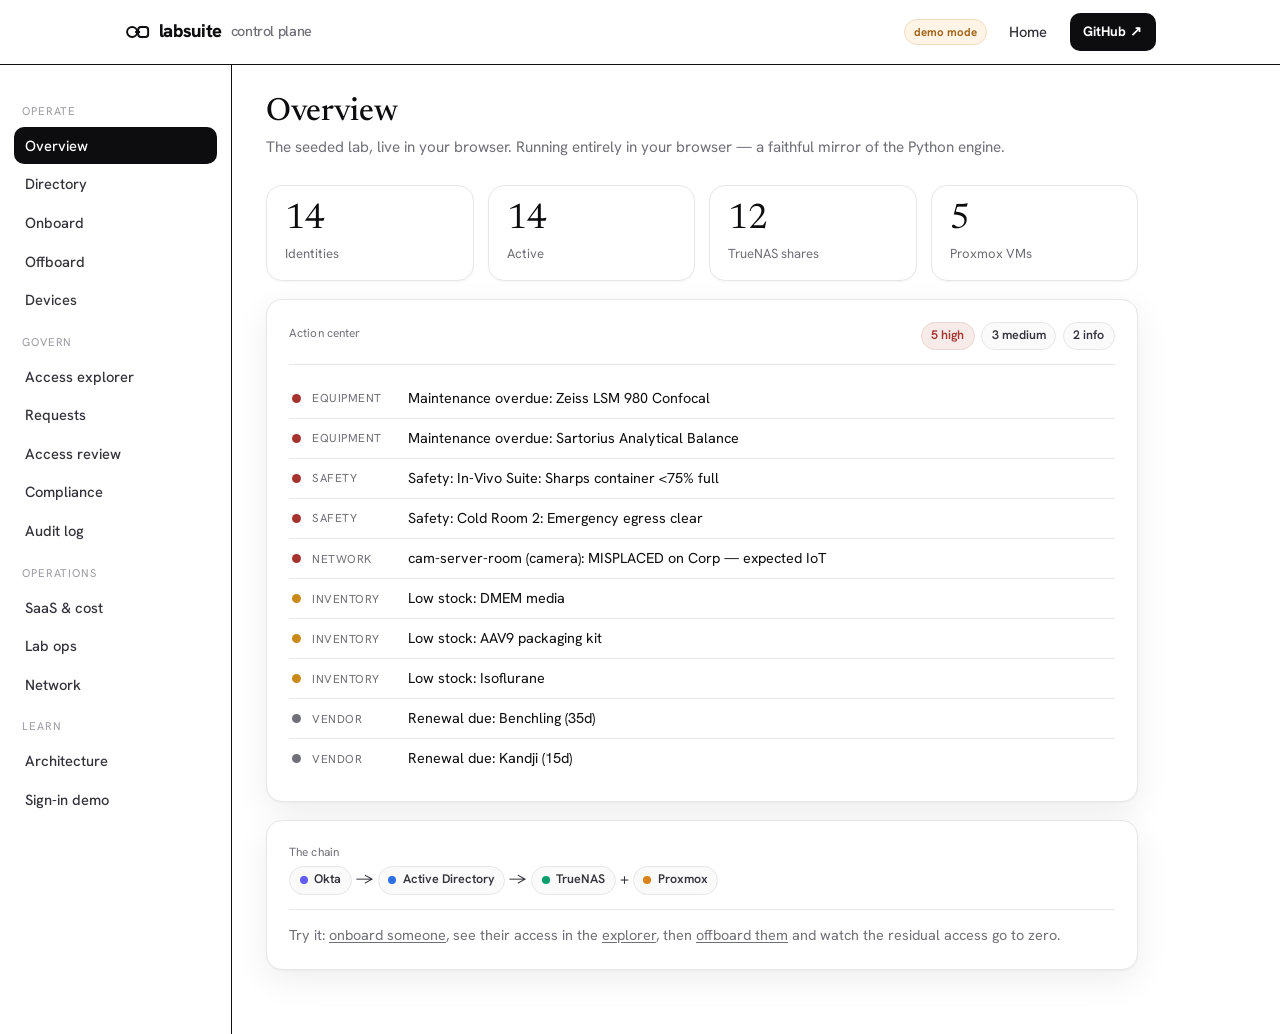
==== docs/app/index.html @ eb3a8864 "Add action center: one feed aggregating every operational flag (Tier 1) Completes the Tier-1 feature" ====
<!doctype html>
<html lang="en">
<head>
  <meta charset="utf-8" />
  <meta name="viewport" content="width=device-width, initial-scale=1" />
  <title>LabSuite — control plane</title>
  <meta name="description" content="LabSuite operational dashboard: onboard, offboard, resolve access, and review across Okta → AD → TrueNAS + Proxmox." />
  <link rel="preconnect" href="https://fonts.googleapis.com" />
  <link rel="preconnect" href="https://fonts.gstatic.com" crossorigin />
  <link href="https://fonts.googleapis.com/css2?family=Newsreader:opsz,wght@6..72,400;6..72,500&family=Hanken+Grotesk:wght@400;500;600;700;800&family=JetBrains+Mono:wght@400;600&display=swap" rel="stylesheet" />
  <link rel="stylesheet" href="../assets/theme.css" />
  <link rel="stylesheet" href="app.css" />
</head>
<body>

  <nav class="nav">
    <div class="wrap">
      <a class="brand" href="../">
        <svg viewBox="0 0 32 32" fill="none" aria-hidden="true">
          <circle cx="10" cy="16" r="6.2" stroke="currentColor" stroke-width="2.4"/>
          <rect x="17.5" y="9.8" width="12.2" height="12.4" rx="3.4" stroke="currentColor" stroke-width="2.4"/>
          <path d="M14.6 16h4.2" stroke="currentColor" stroke-width="2.4" stroke-linecap="round"/>
        </svg>
        labsuite <span class="muted" style="font-weight:500;font-size:.9rem">control plane</span>
      </a>
      <div class="nav-links">
        <span id="mode" class="modebadge demo">demo mode</span>
        <a href="../">Home</a>
        <a class="btn btn-sm" href="https://github.com/sanjaydoc/LabSuite">GitHub ↗</a>
      </div>
    </div>
  </nav>

  <div class="app">
    <aside class="side">
      <div class="grp">Operate</div>
      <button class="navitem active" data-view="overview">Overview</button>
      <button class="navitem" data-view="directory">Directory</button>
      <button class="navitem" data-view="onboard">Onboard</button>
      <button class="navitem" data-view="offboard">Offboard</button>
      <button class="navitem" data-view="devices">Devices</button>
      <div class="grp">Govern</div>
      <button class="navitem" data-view="explorer">Access explorer</button>
      <button class="navitem" data-view="requests">Requests</button>
      <button class="navitem" data-view="review">Access review</button>
      <button class="navitem" data-view="compliance">Compliance</button>
      <button class="navitem" data-view="audit">Audit log</button>
      <div class="grp">Operations</div>
      <button class="navitem" data-view="saas">SaaS &amp; cost</button>
      <button class="navitem" data-view="ops">Lab ops</button>
      <button class="navitem" data-view="network">Network</button>
      <div class="grp">Learn</div>
      <button class="navitem" data-view="architecture">Architecture</button>
      <button class="navitem" data-view="login">Sign-in demo</button>
    </aside>

    <main class="main">
      <!-- Overview -->
      <section class="view active" id="view-overview">
        <h2>Overview</h2>
        <div class="sub">The seeded lab, live in your browser. <span id="mode-note"></span></div>
        <div class="stats" id="ov-stats"></div>
        <div id="ov-alerts" style="margin-top:18px"></div>
        <div class="card" style="margin-top:18px">
          <div class="label">The chain</div>
          <p style="margin:.3rem 0 0">
            <span class="chip"><i class="dot okta"></i> Okta</span> &rarr;
            <span class="chip"><i class="dot ad"></i> Active Directory</span> &rarr;
            <span class="chip"><i class="dot nas"></i> TrueNAS</span> +
            <span class="chip"><i class="dot pve"></i> Proxmox</span>
          </p>
          <hr class="divider" />
          <p class="muted" style="margin:0;font-size:.9rem">Try it: <span class="linkish" data-goto="onboard">onboard someone</span>, see their access in the <span class="linkish" data-goto="explorer">explorer</span>, then <span class="linkish" data-goto="offboard">offboard them</span> and watch the residual access go to zero.</p>
        </div>
      </section>

      <!-- Directory -->
      <section class="view" id="view-directory">
        <h2>Directory</h2>
        <div class="sub">Everyone in Okta, with the downstream access they resolve to.</div>
        <div class="card" style="padding:6px 18px"><table id="dir-table"></table></div>
      </section>

      <!-- Onboard -->
      <section class="view" id="view-onboard">
        <h2>Onboard</h2>
        <div class="sub">Provision a new hire across the whole stack in one action.</div>
        <div class="grid2">
          <div class="card">
            <div class="field"><label>Full name</label><input id="ob-name" placeholder="Nadia Rahman" value="Nadia Rahman" /></div>
            <div class="field"><label>Department</label><select id="ob-dept"></select></div>
            <div class="field"><label>Role</label><select id="ob-role"></select></div>
            <div id="ob-roledesc" class="notice" style="margin-bottom:14px"></div>
            <button class="btn" id="ob-submit">Provision hire →</button>
          </div>
          <div class="card result" id="ob-result">
            <div class="muted" style="font-size:.9rem">The provisioned account and its resolved access will appear here.</div>
          </div>
        </div>
      </section>

      <!-- Offboard -->
      <section class="view" id="view-offboard">
        <h2>Offboard</h2>
        <div class="sub">Deprovision same-day — and verify zero residual access.</div>
        <div class="grid2">
          <div class="card">
            <div class="field"><label>User</label><select id="off-user"></select></div>
            <button class="btn" id="off-submit">Deprovision →</button>
            <p class="muted" style="font-size:.85rem;margin:14px 0 0">Deactivates in Okta, cascades to AD via SCIM, and re-resolves downstream access to confirm it is empty.</p>
          </div>
          <div class="card result" id="off-result">
            <div class="muted" style="font-size:.9rem">The verification result will appear here.</div>
          </div>
        </div>
      </section>

      <!-- Devices -->
      <section class="view" id="view-devices">
        <h2>Devices</h2>
        <div class="sub">Managed laptop fleet — imaged per role on day one, flagged wipe &amp; return at offboarding.</div>
        <div class="card" style="padding:6px 18px"><table id="dev-table"></table></div>
      </section>

      <!-- Access explorer -->
      <section class="view" id="view-explorer">
        <h2>Access explorer</h2>
        <div class="sub">Resolve the full chain for any user, and test a single decision.</div>
        <div class="field" style="max-width:320px"><label>User</label><select id="ex-user"></select></div>
        <div id="ex-report"></div>
        <div class="card" style="margin-top:18px">
          <div class="label">Test a decision</div>
          <div style="display:flex;gap:10px;flex-wrap:wrap;align-items:flex-end;margin-top:6px">
            <div class="field" style="margin:0"><label>System</label><select id="ex-sys"><option value="truenas">TrueNAS</option><option value="proxmox">Proxmox</option></select></div>
            <div class="field" style="margin:0"><label>Resource</label><select id="ex-res"></select></div>
            <div class="field" style="margin:0"><label>Action</label><select id="ex-act"></select></div>
            <button class="btn btn-sm" id="ex-check">Check</button>
          </div>
          <div id="ex-decision" style="margin-top:14px"></div>
        </div>
      </section>

      <!-- Access review -->
      <section class="view" id="view-review">
        <h2>Access review</h2>
        <div class="sub">A quarterly-style entitlement report with anomaly flags.</div>
        <div class="card" style="margin-bottom:16px"><div class="label" style="margin-bottom:8px">Flags</div><div class="flags" id="rv-flags"></div></div>
        <div class="card" style="padding:6px 18px"><table id="rv-table"></table></div>
      </section>

      <!-- Audit -->
      <section class="view" id="view-audit">
        <h2>Audit log</h2>
        <div class="sub">Append-only — every mutation and access decision in this session.</div>
        <div class="card" id="audit-list"></div>
      </section>

      <!-- Requests -->
      <section class="view" id="view-requests">
        <h2>Access requests</h2>
        <div class="sub">Self-service requests → reviewer approves or denies. Approval grants the group through the normal Okta → AD path — all audited.</div>
        <div class="card" style="padding:6px 18px;margin-bottom:16px"><table id="req-table"></table></div>
        <div class="card">
          <div class="label" style="margin-bottom:8px">File a request</div>
          <div style="display:flex;gap:10px;align-items:flex-end;flex-wrap:wrap">
            <div class="field" style="margin:0"><label>User</label><select id="req-user" style="width:auto"></select></div>
            <div class="field" style="margin:0"><label>Group</label><select id="req-group" style="width:auto"></select></div>
            <div class="field" style="margin:0;flex:1;min-width:180px"><label>Justification</label><input id="req-why" placeholder="why do you need this?" /></div>
            <button class="btn btn-sm" id="req-submit">Submit request</button>
          </div>
        </div>
      </section>

      <!-- Compliance -->
      <section class="view" id="view-compliance">
        <h2>Compliance</h2>
        <div class="sub">Training records that gate sensitive access. Toggle a training to see gated access unlock or auto-revoke.</div>
        <div class="card" style="padding:6px 18px"><table id="comp-table"></table></div>
      </section>

      <!-- SaaS & cost -->
      <section class="view" id="view-saas">
        <h2>SaaS &amp; cost</h2>
        <div class="sub">Who has a seat in what — and what it costs. The source of truth for licence spend.</div>
        <div class="stats" id="saas-stats" style="margin-bottom:14px"></div>
        <div class="card" style="padding:6px 18px"><table id="saas-table"></table></div>
      </section>

      <!-- Lab ops -->
      <section class="view" id="view-ops">
        <h2>Lab operations</h2>
        <div class="sub">Equipment, inventory, vendors, and facility safety — with the flags a reviewer wants.</div>
        <div id="ops-body"></div>
      </section>

      <!-- Network -->
      <section class="view" id="view-network">
        <h2>Network segmentation</h2>
        <div class="sub">VLANs, device placement, and a default-deny east-west policy — Wi-Fi / IoT segmentation and firewall rules.</div>
        <div id="net-body"></div>
      </section>

      <!-- Architecture -->
      <section class="view" id="view-architecture">
        <h2>Architecture</h2>
        <div class="sub">Identity flows down; decisions resolve back up.</div>
        <div class="card"><div id="arch"></div></div>
      </section>

      <!-- Login demo -->
      <section class="view" id="view-login">
        <h2>Sign-in demo</h2>
        <div class="sub">Authenticate against the Okta layer and inspect the issued session token.</div>
        <div class="grid2">
          <div class="card" style="max-width:380px">
            <div class="field"><label>Username</label><input id="lg-user" value="anguyen" /></div>
            <div class="field"><label>Password</label><input id="lg-pass" type="password" /></div>
            <button class="btn" id="lg-submit">Sign in →</button>
            <p class="muted" style="font-size:.82rem;margin:12px 0 0" id="lg-hint"></p>
          </div>
          <div class="card result" id="lg-result"><div class="muted" style="font-size:.9rem">The auth result and token claims will appear here.</div></div>
        </div>
      </section>
    </main>
  </div>

  <script src="data.js"></script>
  <script src="app.js"></script>
</body>
</html>
---- docs/assets/theme.css ----
/* LabSuite design system -- modelled on the Merge Labs aesthetic:
   light, monochrome, editorial. Elegant serif display + humanist sans body,
   thin dark full-width rules, black pill buttons, white cards with soft shadow
   and hairline dividers, generous whitespace. */

:root {
  --paper: #ffffff;
  --paper-2: #fafafa;
  --ink: #0d0d0f;      /* near-black display + primary text */
  --ink-2: #33333b;    /* dark slate for card body copy */
  --muted: #6f6f78;    /* small grey labels */
  --faint: #9a9aa2;
  --hair: #e7e7ea;     /* light hairline dividers inside cards */
  --rule: #111114;     /* the signature strong dark full-width rule */

  --accent: #0d0d0f;   /* actions are black, like Merge */
  --ok: #157050;       /* muted green (ALLOW) */
  --ok-bg: #e8f2ec;
  --no: #a5342f;       /* muted red (DENY) */
  --no-bg: #f6ebe9;

  /* small layer-accent dots for wayfinding (kept subtle) */
  --okta: #635bff;
  --ad: #2f6fed;
  --nas: #0e9f6e;
  --pve: #d98218;

  --shadow-sm: 0 1px 2px rgba(16, 16, 20, .05);
  --shadow: 0 1px 2px rgba(16, 16, 20, .04), 0 10px 34px rgba(16, 16, 20, .07);
  --radius: 16px;
  --radius-sm: 10px;
  --pill: 999px;
  --maxw: 1080px;

  --serif: "Newsreader", Georgia, "Times New Roman", serif;
  --sans: "Hanken Grotesk", -apple-system, BlinkMacSystemFont, "Segoe UI", Roboto, Helvetica, Arial, sans-serif;
}

* { box-sizing: border-box; }

html { -webkit-text-size-adjust: 100%; }

body {
  margin: 0;
  background: var(--paper);
  color: var(--ink);
  font-family: var(--sans);
  font-size: 16px;
  line-height: 1.6;
  -webkit-font-smoothing: antialiased;
  text-rendering: optimizeLegibility;
}

a { color: var(--ink); text-decoration: none; }
a:hover { text-decoration: underline; }

h1, h2, h3 { font-family: var(--serif); font-weight: 500; letter-spacing: -0.01em; line-height: 1.1; margin: 0; }
h1 { font-size: clamp(2.6rem, 6vw, 4.4rem); }
h2 { font-size: clamp(1.8rem, 4vw, 2.8rem); }
h3 { font-size: 1.35rem; }

p { margin: 0 0 1rem; color: var(--ink-2); }

.wrap { max-width: var(--maxw); margin: 0 auto; padding: 0 24px; }

/* --- the signature dark rule ------------------------------------------- */
.rule { border: 0; border-top: 1.5px solid var(--rule); margin: 0; }
.section { padding: 64px 0; }
.section + .section { border-top: 1.5px solid var(--rule); }

/* --- small grey label (Merge "Location / Employment Type" style) -------- */
.label {
  font-size: .74rem;
  color: var(--muted);
  letter-spacing: .01em;
  text-transform: none;
  margin-bottom: .25rem;
}
.eyebrow {
  font-size: .8rem;
  letter-spacing: .12em;
  text-transform: uppercase;
  color: var(--muted);
  font-weight: 600;
}

/* --- buttons: black pill with arrow ------------------------------------ */
.btn {
  display: inline-flex; align-items: center; gap: .5rem; white-space: nowrap;
  background: var(--ink); color: #fff;
  font-family: var(--sans); font-weight: 700; font-size: .95rem;
  padding: .72rem 1.15rem; border: 0; border-radius: 12px; cursor: pointer;
  transition: transform .12s ease, opacity .12s ease;
}
.btn:hover { opacity: .88; text-decoration: none; transform: translateY(-1px); }
.btn.ghost { background: transparent; color: var(--ink); border: 1.5px solid var(--ink); }
.btn.ghost:hover { background: var(--ink); color: #fff; }
.btn:disabled { opacity: .4; cursor: not-allowed; transform: none; }
.btn-sm { padding: .5rem .85rem; font-size: .85rem; border-radius: 10px; }

/* --- cards ------------------------------------------------------------- */
.card {
  background: var(--paper);
  border: 1px solid var(--hair);
  border-radius: var(--radius);
  box-shadow: var(--shadow);
  padding: 22px;
}
.card .divider { border: 0; border-top: 1px solid var(--hair); margin: 14px 0; }

/* --- chips / status ---------------------------------------------------- */
.chip {
  display: inline-flex; align-items: center; gap: .4rem;
  font-size: .78rem; font-weight: 600;
  padding: .2rem .6rem; border-radius: var(--pill);
  border: 1px solid var(--hair); color: var(--ink-2); background: var(--paper-2);
}
.chip.allow { color: var(--ok); background: var(--ok-bg); border-color: #cfe6da; }
.chip.deny { color: var(--no); background: var(--no-bg); border-color: #ecd4d1; }
.dot { width: 8px; height: 8px; border-radius: 50%; display: inline-block; }
.dot.okta { background: var(--okta); }
.dot.ad { background: var(--ad); }
.dot.nas { background: var(--nas); }
.dot.pve { background: var(--pve); }

/* --- code -------------------------------------------------------------- */
code, pre, .mono { font-family: "JetBrains Mono", ui-monospace, SFMono-Regular, Menlo, Consolas, monospace; }
pre {
  background: #0d0d0f; color: #f4f4f5;
  border-radius: var(--radius-sm); padding: 16px 18px; overflow-x: auto;
  font-size: .85rem; line-height: 1.55;
}
:not(pre) > code {
  background: var(--paper-2); border: 1px solid var(--hair);
  border-radius: 6px; padding: .1rem .35rem; font-size: .85em;
}

/* --- nav --------------------------------------------------------------- */
.nav {
  position: sticky; top: 0; z-index: 20;
  background: rgba(255, 255, 255, .82);
  backdrop-filter: saturate(140%) blur(10px);
  border-bottom: 1.5px solid var(--rule);
}
.nav .wrap { display: flex; align-items: center; justify-content: space-between; height: 64px; }
.brand { display: flex; align-items: center; gap: .55rem; font-weight: 800; font-size: 1.15rem; letter-spacing: -.02em; }
.brand svg { width: 26px; height: 26px; }
.nav-links { display: flex; align-items: center; gap: 1.4rem; }
/* Plain nav links are grey ink; buttons (.btn) keep their own white text --
   scope this rule so it doesn't override the button's colour (specificity clash). */
.nav-links a:not(.btn) { font-size: .92rem; color: var(--ink-2); font-weight: 500; }
.nav-links a:not(.btn):hover { color: var(--ink); }
.nav-links a.btn { color: #fff; }
.nav-links a.btn.ghost { color: var(--ink); }

/* --- tables ------------------------------------------------------------ */
table { border-collapse: collapse; width: 100%; font-size: .9rem; }
th, td { text-align: left; padding: .6rem .5rem; border-bottom: 1px solid var(--hair); }
th { color: var(--muted); font-weight: 600; font-size: .78rem; }

.muted { color: var(--muted); }
.center { text-align: center; }

@media (max-width: 720px) {
  .nav .wrap { height: 56px; gap: .5rem; padding: 0 16px; }
  .brand { font-size: 1rem; gap: .4rem; }
  .brand svg { width: 22px; height: 22px; }
  .brand .muted { display: none; }        /* hide the "control plane" subtitle */
  .nav-links { gap: .55rem; }
  .nav-links a:not(.btn) { display: none; }
  .nav-links .btn-sm { padding: .4rem .7rem; font-size: .82rem; }
  .section { padding: 44px 0; }
}
---- docs/app/app.css ----
/* App-specific styles layered on the shared LabSuite/Merge theme. */

.app { display: grid; grid-template-columns: 232px 1fr; min-height: calc(100vh - 64px); }

.side { border-right: 1.5px solid var(--rule); padding: 22px 14px; }
.side .navitem {
  display: flex; align-items: center; gap: .6rem; width: 100%;
  padding: .55rem .7rem; border-radius: 10px; border: 0; background: transparent;
  font-family: var(--sans); font-size: .92rem; color: var(--ink-2); font-weight: 500;
  cursor: pointer; text-align: left; margin-bottom: 2px;
}
.side .navitem:hover { background: var(--paper-2); }
.side .navitem.active { background: var(--ink); color: #fff; }
.side .navitem .k { margin-left: auto; font-size: .7rem; opacity: .5; }
.side .grp { font-size: .7rem; color: var(--faint); letter-spacing: .08em; text-transform: uppercase; margin: 16px 8px 6px; }

.main { padding: 30px 34px 64px; max-width: 940px; }
.view { display: none; }
.view.active { display: block; animation: fade .18s ease; }
@keyframes fade { from { opacity: 0; transform: translateY(4px); } to { opacity: 1; transform: none; } }

.view h2 { font-size: 2rem; margin-bottom: .3rem; }
.view .sub { color: var(--muted); margin-bottom: 1.6rem; font-size: .95rem; }

.stats { display: grid; grid-template-columns: repeat(4, 1fr); gap: 14px; margin-bottom: 8px; }
@media (max-width: 720px) { .stats { grid-template-columns: 1fr 1fr; } }
.stat { border: 1px solid var(--hair); border-radius: var(--radius); padding: 16px 18px; box-shadow: var(--shadow-sm); }
.stat .n { font-family: var(--serif); font-size: 2.2rem; line-height: 1; }
.stat .l { color: var(--muted); font-size: .82rem; margin-top: .35rem; }

.grid2 { display: grid; grid-template-columns: 1fr 1fr; gap: 18px; }
@media (max-width: 820px) { .grid2 { grid-template-columns: 1fr; } }

.field { margin-bottom: 14px; }
.field label { display: block; font-size: .82rem; color: var(--muted); margin-bottom: .35rem; }
input, select {
  width: 100%; font-family: var(--sans); font-size: .95rem; color: var(--ink);
  padding: .6rem .7rem; border: 1px solid var(--hair); border-radius: 10px; background: var(--paper);
}
input:focus, select:focus { outline: none; border-color: var(--ink); }

.kv { display: grid; grid-template-columns: auto 1fr; gap: .3rem 1rem; font-size: .9rem; }
.kv .k { color: var(--muted); }

.tags { display: flex; flex-wrap: wrap; gap: .4rem; }
.tag { font-size: .78rem; padding: .2rem .55rem; border-radius: var(--pill); border: 1px solid var(--hair); background: var(--paper-2); color: var(--ink-2); }
.tag.nested { border-style: dashed; color: var(--ad); }

.result { margin-top: 18px; }
.flags .flag { display: flex; gap: .5rem; align-items: baseline; padding: .5rem 0; border-bottom: 1px solid var(--hair); font-size: .9rem; }
.flags .flag .bang { color: var(--no); font-weight: 800; }

.audit-row { display: grid; grid-template-columns: 120px 150px 1fr auto; gap: .6rem; font-size: .84rem; padding: .45rem .2rem; border-bottom: 1px solid var(--hair); align-items: center; }
.audit-row .sys { color: var(--muted); font-family: var(--mono, monospace); font-size: .78rem; }
.audit-row .act { font-weight: 600; }
@media (max-width: 720px) { .audit-row { grid-template-columns: 1fr auto; } .audit-row .sys, .audit-row .det { display: none; } }

.modebadge { font-size: .72rem; font-weight: 700; padding: .2rem .55rem; border-radius: var(--pill); white-space: nowrap; }
.modebadge.demo { background: #fff4e5; color: #a2661a; border: 1px solid #f0dcc0; }
.modebadge.live { background: var(--ok-bg); color: var(--ok); border: 1px solid #cfe6da; }

.linkish { cursor: pointer; text-decoration: underline; text-underline-offset: 2px; }

/* --- action center ----------------------------------------------------- */
.alerts-list { display: flex; flex-direction: column; }
.alert-row {
  display: grid; grid-template-columns: auto 84px 1fr auto; gap: .7rem; align-items: center;
  padding: .5rem .2rem; border-bottom: 1px solid var(--hair); cursor: pointer; font-size: .9rem;
}
.alert-row:last-child { border-bottom: 0; }
.alert-row:hover { background: var(--paper-2); }
.alert-row .cat { font-size: .72rem; text-transform: uppercase; letter-spacing: .04em; color: var(--muted); }
.alert-row .go { font-size: .78rem; opacity: 0; transition: opacity .12s ease; white-space: nowrap; }
.alert-row:hover .go { opacity: 1; }
.sev { width: 9px; height: 9px; border-radius: 50%; display: inline-block; }
.sev.high { background: var(--no); }
.sev.medium { background: #c98a1a; }
.sev.info { background: var(--muted); }
@media (max-width: 720px) {
  .alert-row { grid-template-columns: auto 1fr; }
  .alert-row .cat, .alert-row .go { display: none; }
}

.notice { font-size: .82rem; color: var(--muted); background: var(--paper-2); border: 1px solid var(--hair); border-radius: 10px; padding: .7rem .9rem; }

@media (max-width: 720px) {
  .app { grid-template-columns: 1fr; }
  .side { display: flex; overflow-x: auto; border-right: 0; border-bottom: 1.5px solid var(--rule); padding: 10px; gap: 6px; -webkit-overflow-scrolling: touch; }
  .side .grp { display: none; }
  .side .navitem { width: auto; white-space: nowrap; }
  .main { padding: 22px 16px 48px; max-width: 100%; }
  .view h2 { font-size: 1.55rem; }
  .view .sub { font-size: .9rem; margin-bottom: 1.1rem; }
  /* Tables: let the card scroll sideways instead of crushing/wrapping cells
     (e.g. the "overdue 3d · mark serviced" cell in Lab ops). */
  .card { overflow-x: auto; -webkit-overflow-scrolling: touch; }
  th, td { white-space: nowrap; }
  /* Inline action controls (request/check filter rows) stack cleanly. */
  .field select[style*="width:auto"], .field select { width: 100%; }
  .kv { grid-template-columns: 1fr; gap: .15rem .5rem; }
  .kv .k { margin-top: .5rem; font-weight: 600; }
}
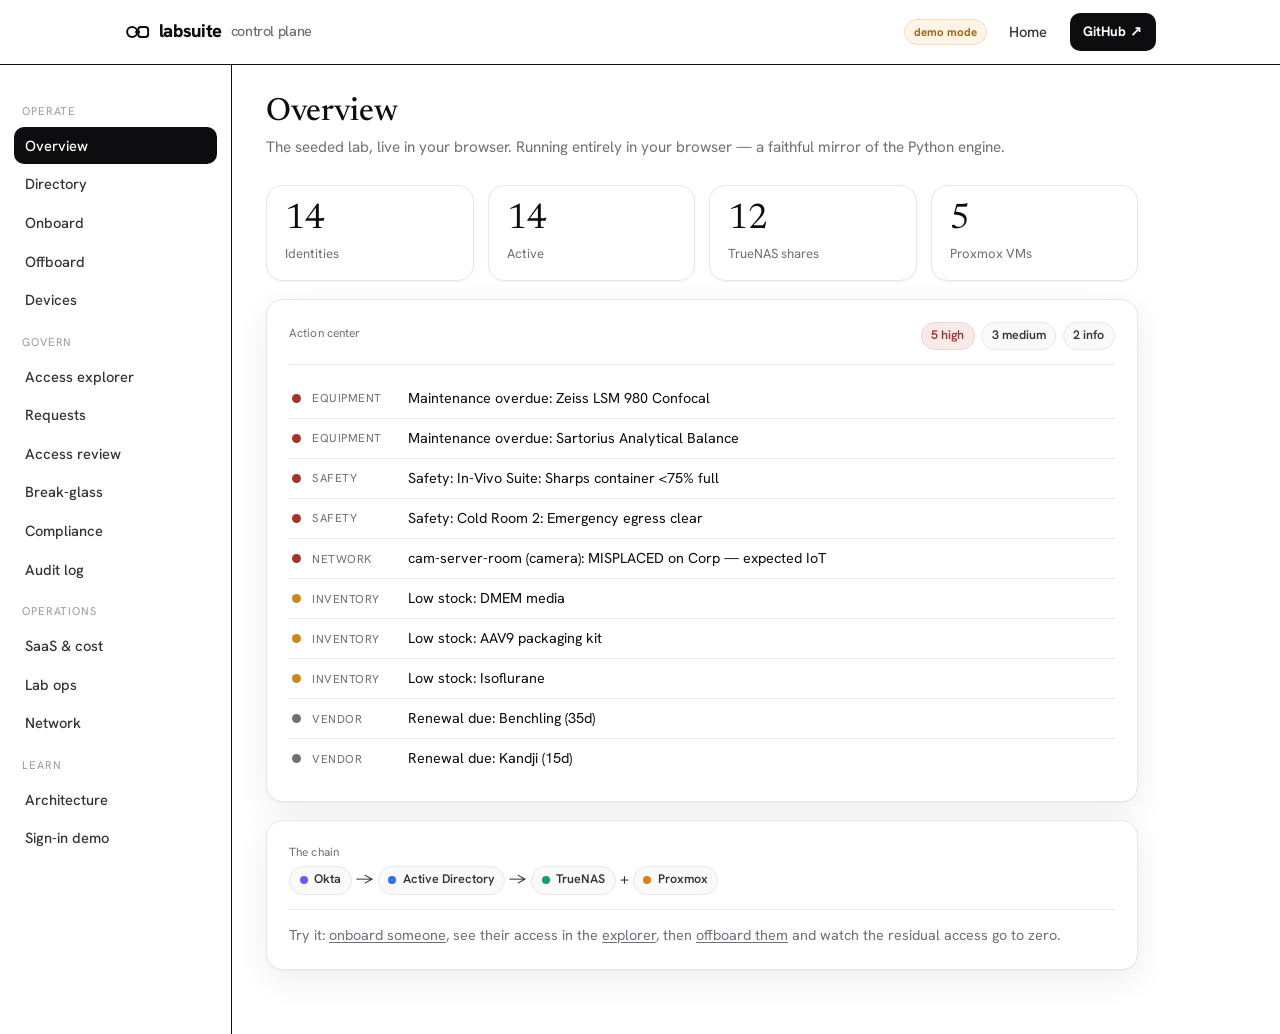
==== commit 344afb70: "Add just-in-time / break-glass admin: time-bound elevation (Tier 2) Least-privilege done right — nob" ====
--- a/docs/app/index.html
+++ b/docs/app/index.html
@@ -43,6 +43,7 @@
       <button class="navitem" data-view="explorer">Access explorer</button>
       <button class="navitem" data-view="requests">Requests</button>
       <button class="navitem" data-view="review">Access review</button>
+      <button class="navitem" data-view="jit">Break-glass</button>
       <button class="navitem" data-view="compliance">Compliance</button>
       <button class="navitem" data-view="audit">Audit log</button>
       <div class="grp">Operations</div>
@@ -145,6 +146,7 @@
         <h2>Access review</h2>
         <div class="sub">A quarterly-style entitlement report with anomaly flags.</div>
         <div class="card" style="margin-bottom:16px"><div class="label" style="margin-bottom:8px">Flags</div><div class="flags" id="rv-flags"></div></div>
+        <div id="rv-campaign" style="margin-bottom:16px"></div>
         <div class="card" style="padding:6px 18px"><table id="rv-table"></table></div>
       </section>
 
@@ -171,6 +173,13 @@
         </div>
       </section>
 
+      <!-- Break-glass (JIT admin) -->
+      <section class="view" id="view-jit">
+        <h2>Break-glass admin</h2>
+        <div class="sub">Just-in-time elevation into powerful groups — time-bound and self-expiring, so nobody carries standing admin.</div>
+        <div id="jit-body"></div>
+      </section>
+
       <!-- Compliance -->
       <section class="view" id="view-compliance">
         <h2>Compliance</h2>
--- a/docs/app/app.css
+++ b/docs/app/app.css
@@ -61,6 +61,10 @@
 
 .linkish { cursor: pointer; text-decoration: underline; text-underline-offset: 2px; }
 
+/* --- progress bar (attestation campaign, onboarding readiness) ---------- */
+.progress { height: 8px; background: var(--paper-2); border: 1px solid var(--hair); border-radius: 999px; overflow: hidden; margin: .5rem 0 .2rem; }
+.progress > span { display: block; height: 100%; background: var(--ink); border-radius: 999px; transition: width .3s ease; }
+
 /* --- action center ----------------------------------------------------- */
 .alerts-list { display: flex; flex-direction: column; }
 .alert-row {
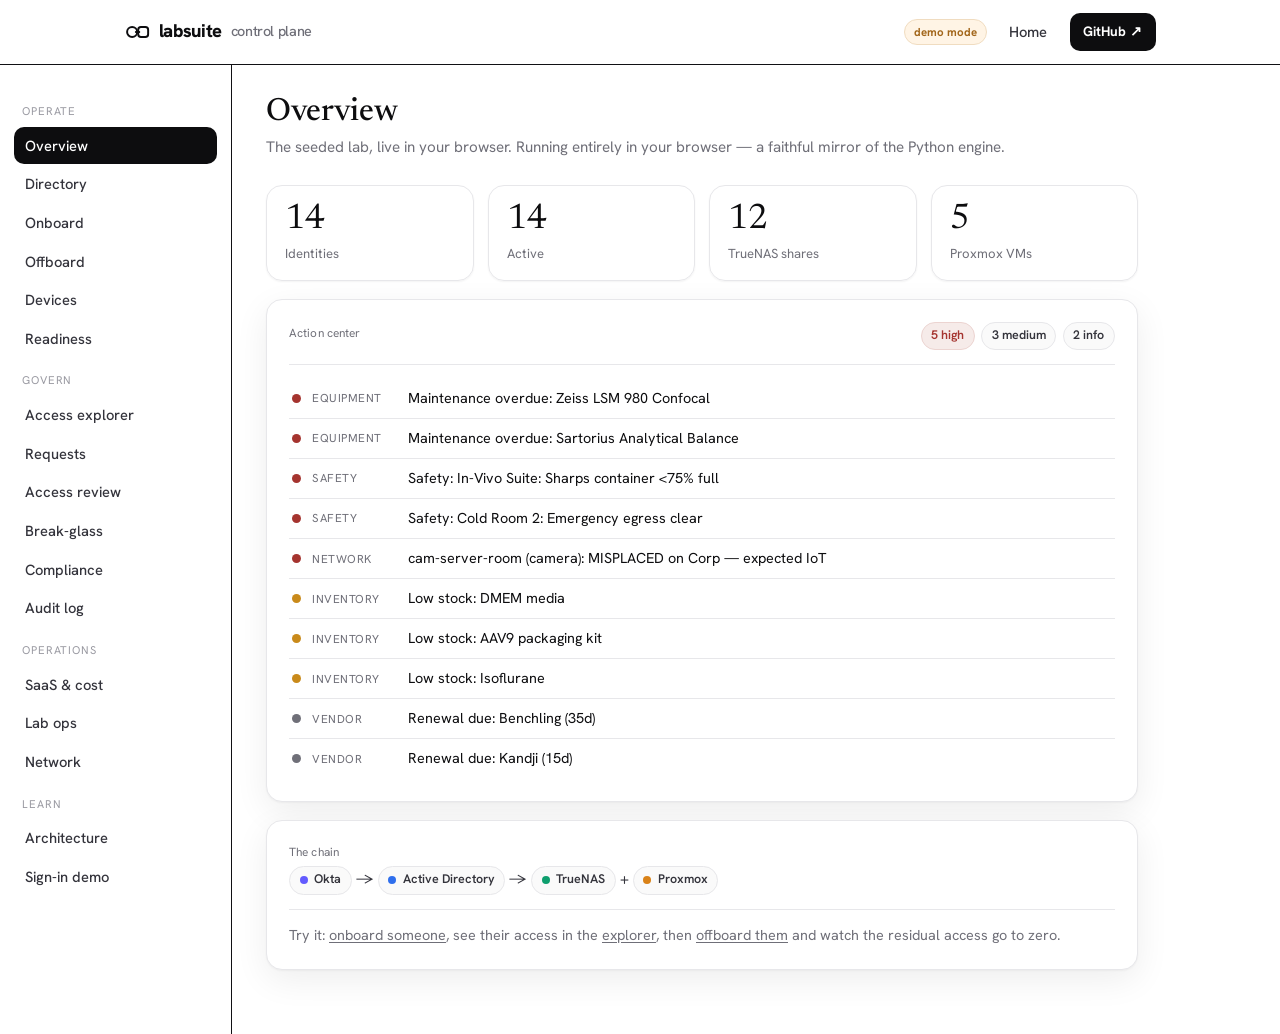
==== commit 38bdfba2: "Add onboarding readiness checklist: day-one-ready status (Tier 2) A per-hire checklist across every " ====
--- a/docs/app/index.html
+++ b/docs/app/index.html
@@ -39,6 +39,7 @@
       <button class="navitem" data-view="onboard">Onboard</button>
       <button class="navitem" data-view="offboard">Offboard</button>
       <button class="navitem" data-view="devices">Devices</button>
+      <button class="navitem" data-view="readiness">Readiness</button>
       <div class="grp">Govern</div>
       <button class="navitem" data-view="explorer">Access explorer</button>
       <button class="navitem" data-view="requests">Requests</button>
@@ -123,6 +124,19 @@
         <div class="card" style="padding:6px 18px"><table id="dev-table"></table></div>
       </section>
 
+      <!-- Onboarding readiness -->
+      <section class="view" id="view-readiness">
+        <h2>Onboarding readiness</h2>
+        <div class="sub">Is each hire day-one ready? A live checklist across accounts, groups, laptop, MFA, SaaS, and training.</div>
+        <div class="grid2">
+          <div class="card" id="rd-summary" style="padding:14px 18px"></div>
+          <div>
+            <div class="field" style="max-width:280px"><label>Hire</label><select id="rd-user"></select></div>
+            <div id="rd-checklist"></div>
+          </div>
+        </div>
+      </section>
+
       <!-- Access explorer -->
       <section class="view" id="view-explorer">
         <h2>Access explorer</h2>
--- a/docs/app/app.css
+++ b/docs/app/app.css
@@ -65,6 +65,16 @@
 .progress { height: 8px; background: var(--paper-2); border: 1px solid var(--hair); border-radius: 999px; overflow: hidden; margin: .5rem 0 .2rem; }
 .progress > span { display: block; height: 100%; background: var(--ink); border-radius: 999px; transition: width .3s ease; }
 
+/* --- onboarding checklist ---------------------------------------------- */
+.checklist { display: flex; flex-direction: column; }
+.check-row { display: grid; grid-template-columns: 24px 1fr auto; gap: .5rem; align-items: center; padding: .4rem 0; border-bottom: 1px solid var(--hair); font-size: .9rem; }
+.check-row:last-child { border-bottom: 0; }
+.check { width: 20px; height: 20px; border-radius: 50%; display: grid; place-items: center; font-size: .72rem; font-weight: 700; }
+.check.on { background: var(--ok-bg); color: var(--ok); border: 1px solid #cfe6da; }
+.check.off { background: var(--paper-2); color: var(--muted); border: 1px solid var(--hair); }
+.linkish-row { cursor: pointer; }
+.linkish-row:hover { background: var(--paper-2); }
+
 /* --- action center ----------------------------------------------------- */
 .alerts-list { display: flex; flex-direction: column; }
 .alert-row {
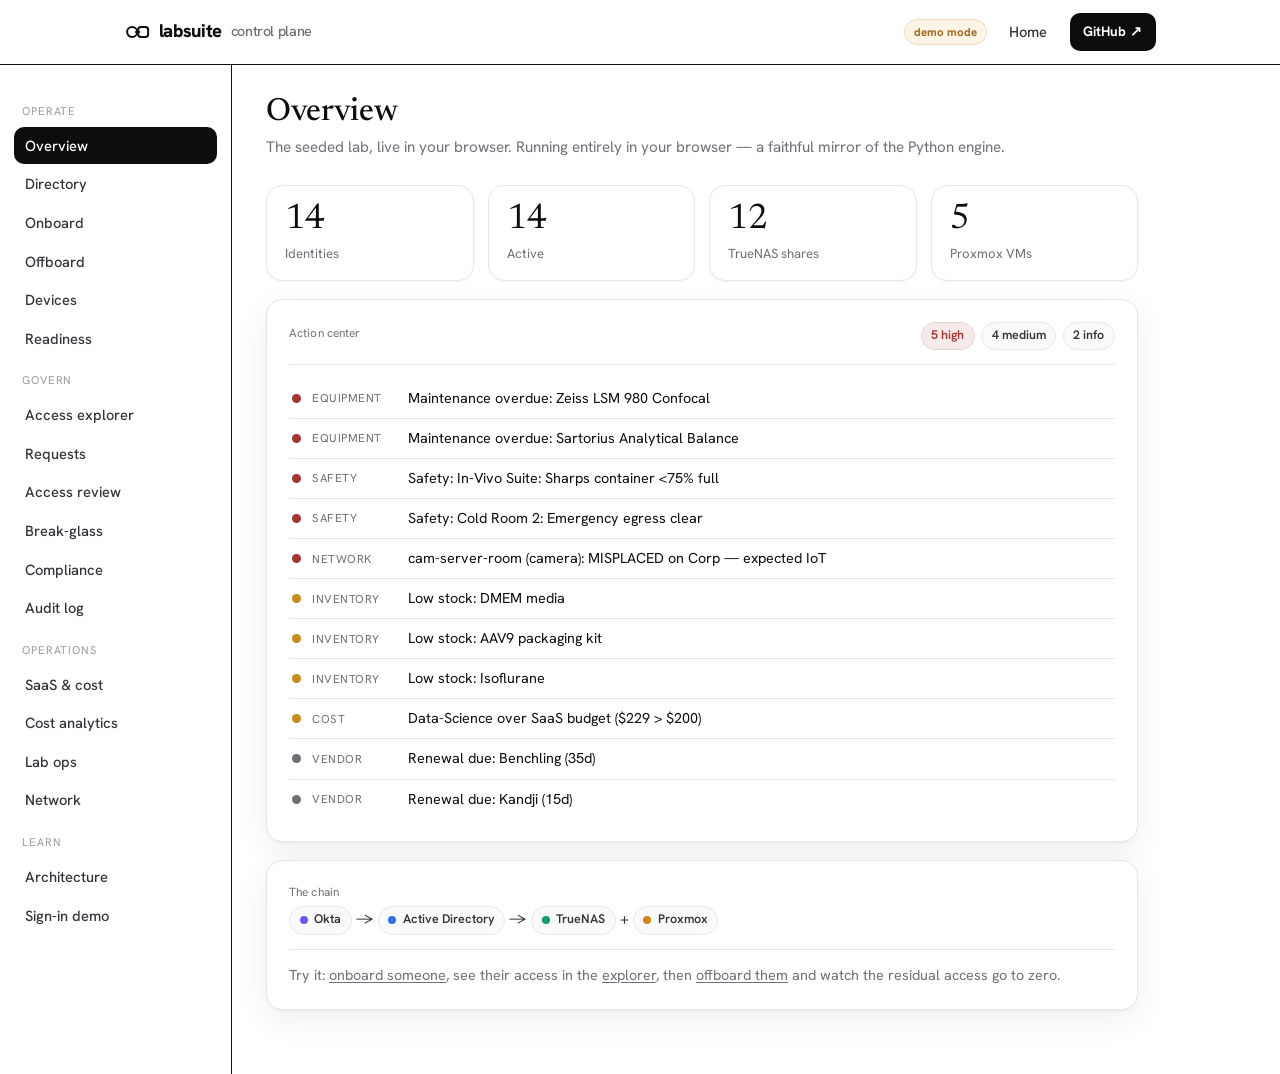
==== commit 6cc75a02: "Add cost analytics & budgets (Tier 2) SaaS + vendor spend, broken down and measured against budget: " ====
--- a/docs/app/index.html
+++ b/docs/app/index.html
@@ -49,6 +49,7 @@
       <button class="navitem" data-view="audit">Audit log</button>
       <div class="grp">Operations</div>
       <button class="navitem" data-view="saas">SaaS &amp; cost</button>
+      <button class="navitem" data-view="cost">Cost analytics</button>
       <button class="navitem" data-view="ops">Lab ops</button>
       <button class="navitem" data-view="network">Network</button>
       <div class="grp">Learn</div>
@@ -157,7 +158,7 @@
 
       <!-- Access review -->
       <section class="view" id="view-review">
-        <h2>Access review</h2>
+        <h2>Access review <button class="btn btn-sm ghost" id="rv-export" style="float:right;font-weight:600">⬇ CSV</button></h2>
         <div class="sub">A quarterly-style entitlement report with anomaly flags.</div>
         <div class="card" style="margin-bottom:16px"><div class="label" style="margin-bottom:8px">Flags</div><div class="flags" id="rv-flags"></div></div>
         <div id="rv-campaign" style="margin-bottom:16px"></div>
@@ -166,7 +167,7 @@
 
       <!-- Audit -->
       <section class="view" id="view-audit">
-        <h2>Audit log</h2>
+        <h2>Audit log <button class="btn btn-sm ghost" id="audit-export" style="float:right;font-weight:600">⬇ CSV</button></h2>
         <div class="sub">Append-only — every mutation and access decision in this session.</div>
         <div class="card" id="audit-list"></div>
       </section>
@@ -203,10 +204,18 @@
 
       <!-- SaaS & cost -->
       <section class="view" id="view-saas">
-        <h2>SaaS &amp; cost</h2>
+        <h2>SaaS &amp; cost <button class="btn btn-sm ghost" id="saas-export" style="float:right;font-weight:600">⬇ CSV</button></h2>
         <div class="sub">Who has a seat in what — and what it costs. The source of truth for licence spend.</div>
         <div class="stats" id="saas-stats" style="margin-bottom:14px"></div>
         <div class="card" style="padding:6px 18px"><table id="saas-table"></table></div>
+      </section>
+
+      <!-- Cost analytics -->
+      <section class="view" id="view-cost">
+        <h2>Cost analytics</h2>
+        <div class="sub">SaaS spend by department against budget, vendor spend by category, and the savings from reclaiming orphaned seats.</div>
+        <div class="stats" id="cost-stats" style="margin-bottom:16px"></div>
+        <div id="cost-body"></div>
       </section>
 
       <!-- Lab ops -->
--- a/docs/app/app.css
+++ b/docs/app/app.css
@@ -75,6 +75,12 @@
 .linkish-row { cursor: pointer; }
 .linkish-row:hover { background: var(--paper-2); }
 
+/* --- budget bars (cost analytics) -------------------------------------- */
+.budgetbar { position: relative; height: 10px; background: var(--paper-2); border: 1px solid var(--hair); border-radius: 999px; overflow: hidden; }
+.budgetbar > span { display: block; height: 100%; background: var(--ink); border-radius: 999px; }
+.budgetbar > span.over { background: var(--no); }
+.budgetbar > i { position: absolute; top: -2px; width: 2px; height: 14px; background: var(--muted); }
+
 /* --- action center ----------------------------------------------------- */
 .alerts-list { display: flex; flex-direction: column; }
 .alert-row {
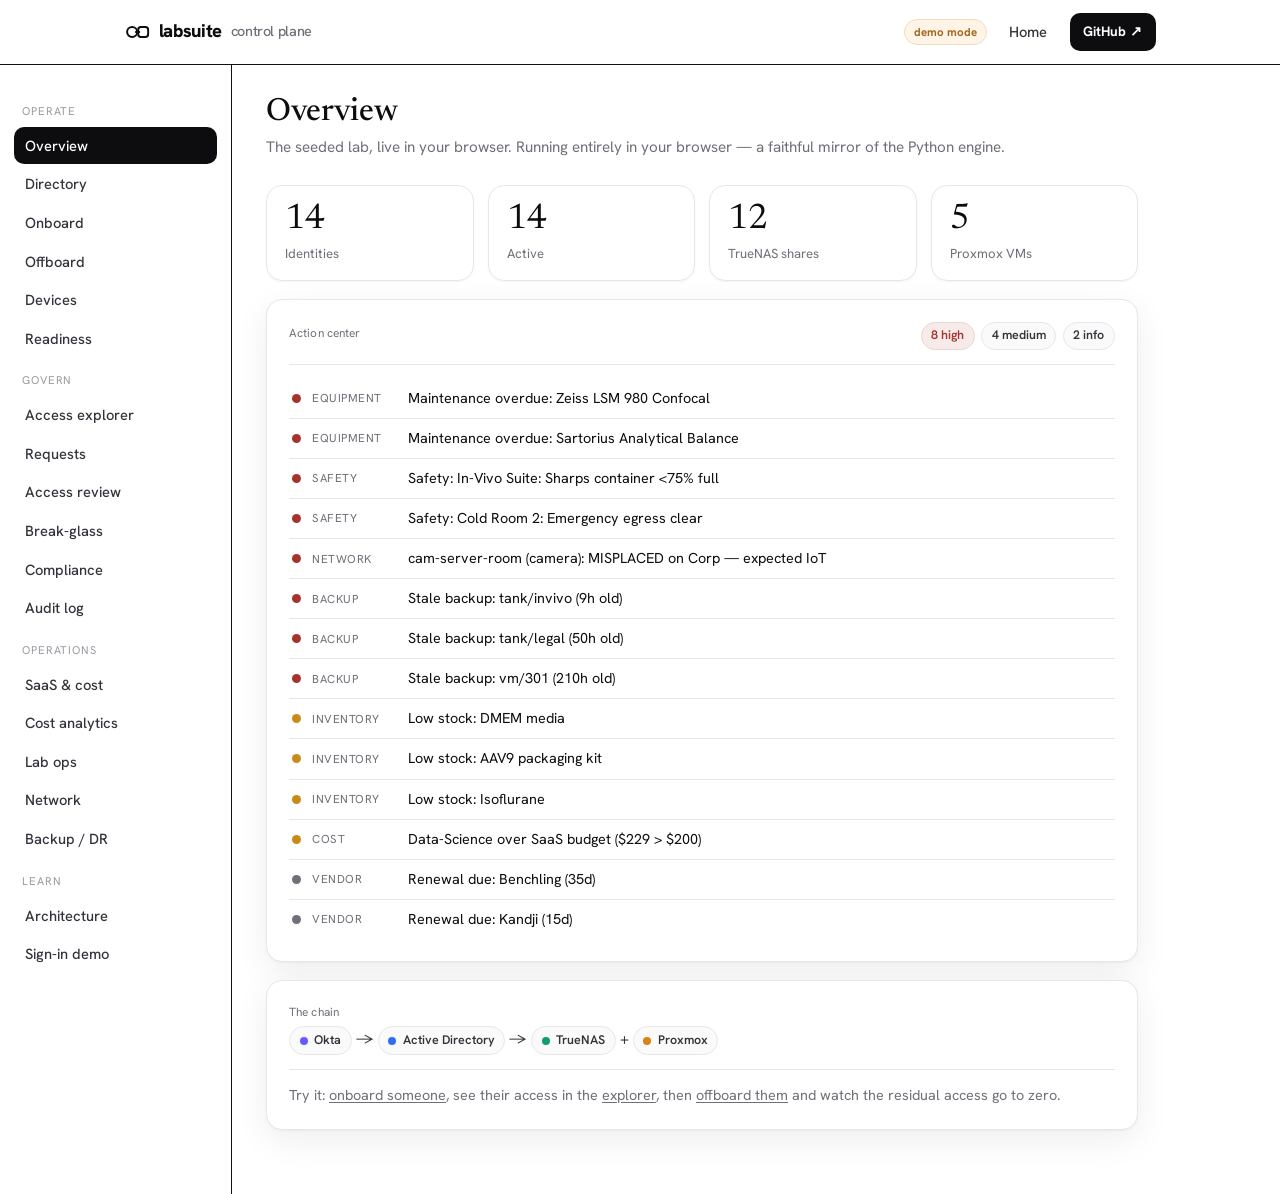
==== commit 8287d811: "Add backup / DR health + Tier 2 docs (completes Tier 2) - backup.py: BackupRecord + BackupRegistry t" ====
--- a/docs/app/index.html
+++ b/docs/app/index.html
@@ -52,6 +52,7 @@
       <button class="navitem" data-view="cost">Cost analytics</button>
       <button class="navitem" data-view="ops">Lab ops</button>
       <button class="navitem" data-view="network">Network</button>
+      <button class="navitem" data-view="backup">Backup / DR</button>
       <div class="grp">Learn</div>
       <button class="navitem" data-view="architecture">Architecture</button>
       <button class="navitem" data-view="login">Sign-in demo</button>
@@ -225,6 +226,14 @@
         <div id="ops-body"></div>
       </section>
 
+      <!-- Backup / DR -->
+      <section class="view" id="view-backup">
+        <h2>Backup / DR health</h2>
+        <div class="sub">Snapshot + replication status for every TrueNAS dataset and Proxmox VM, with stale-backup flags.</div>
+        <div class="stats" id="bk-stats" style="margin-bottom:16px"></div>
+        <div id="bk-body"></div>
+      </section>
+
       <!-- Network -->
       <section class="view" id="view-network">
         <h2>Network segmentation</h2>
